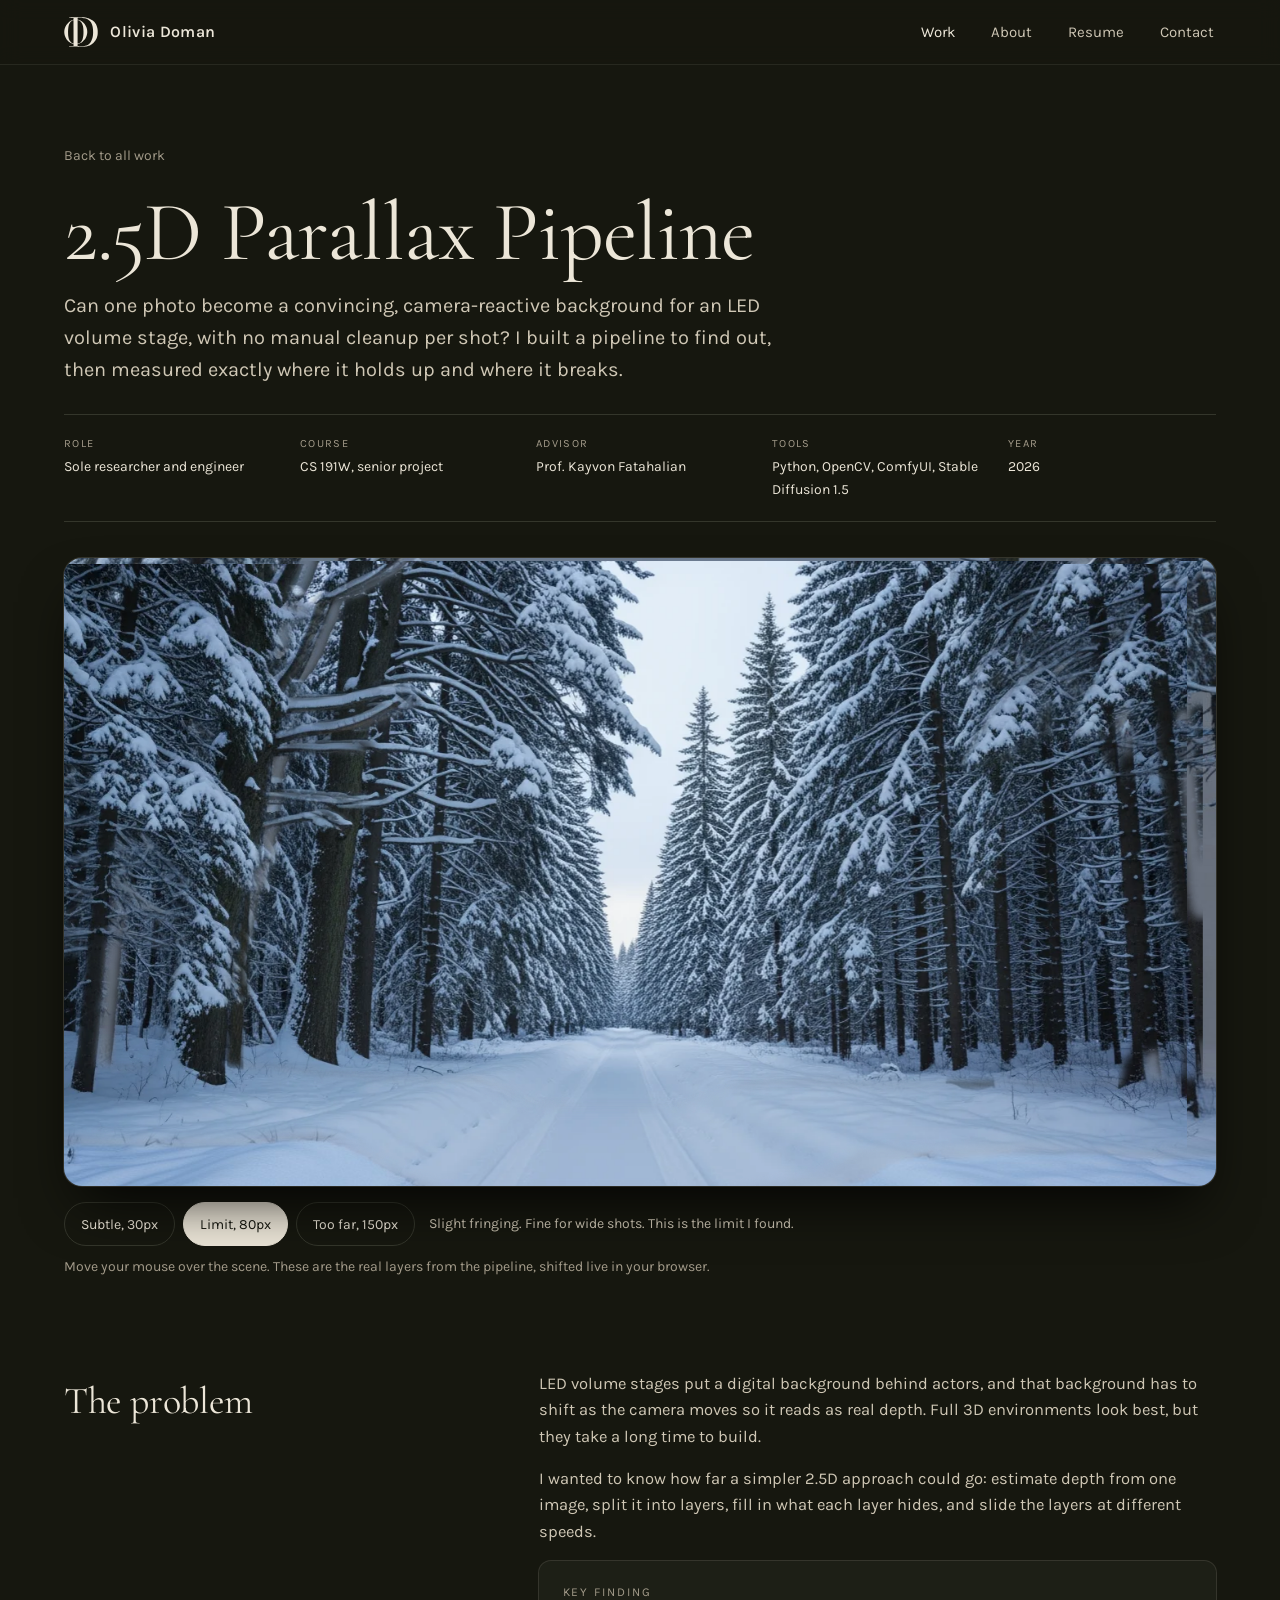
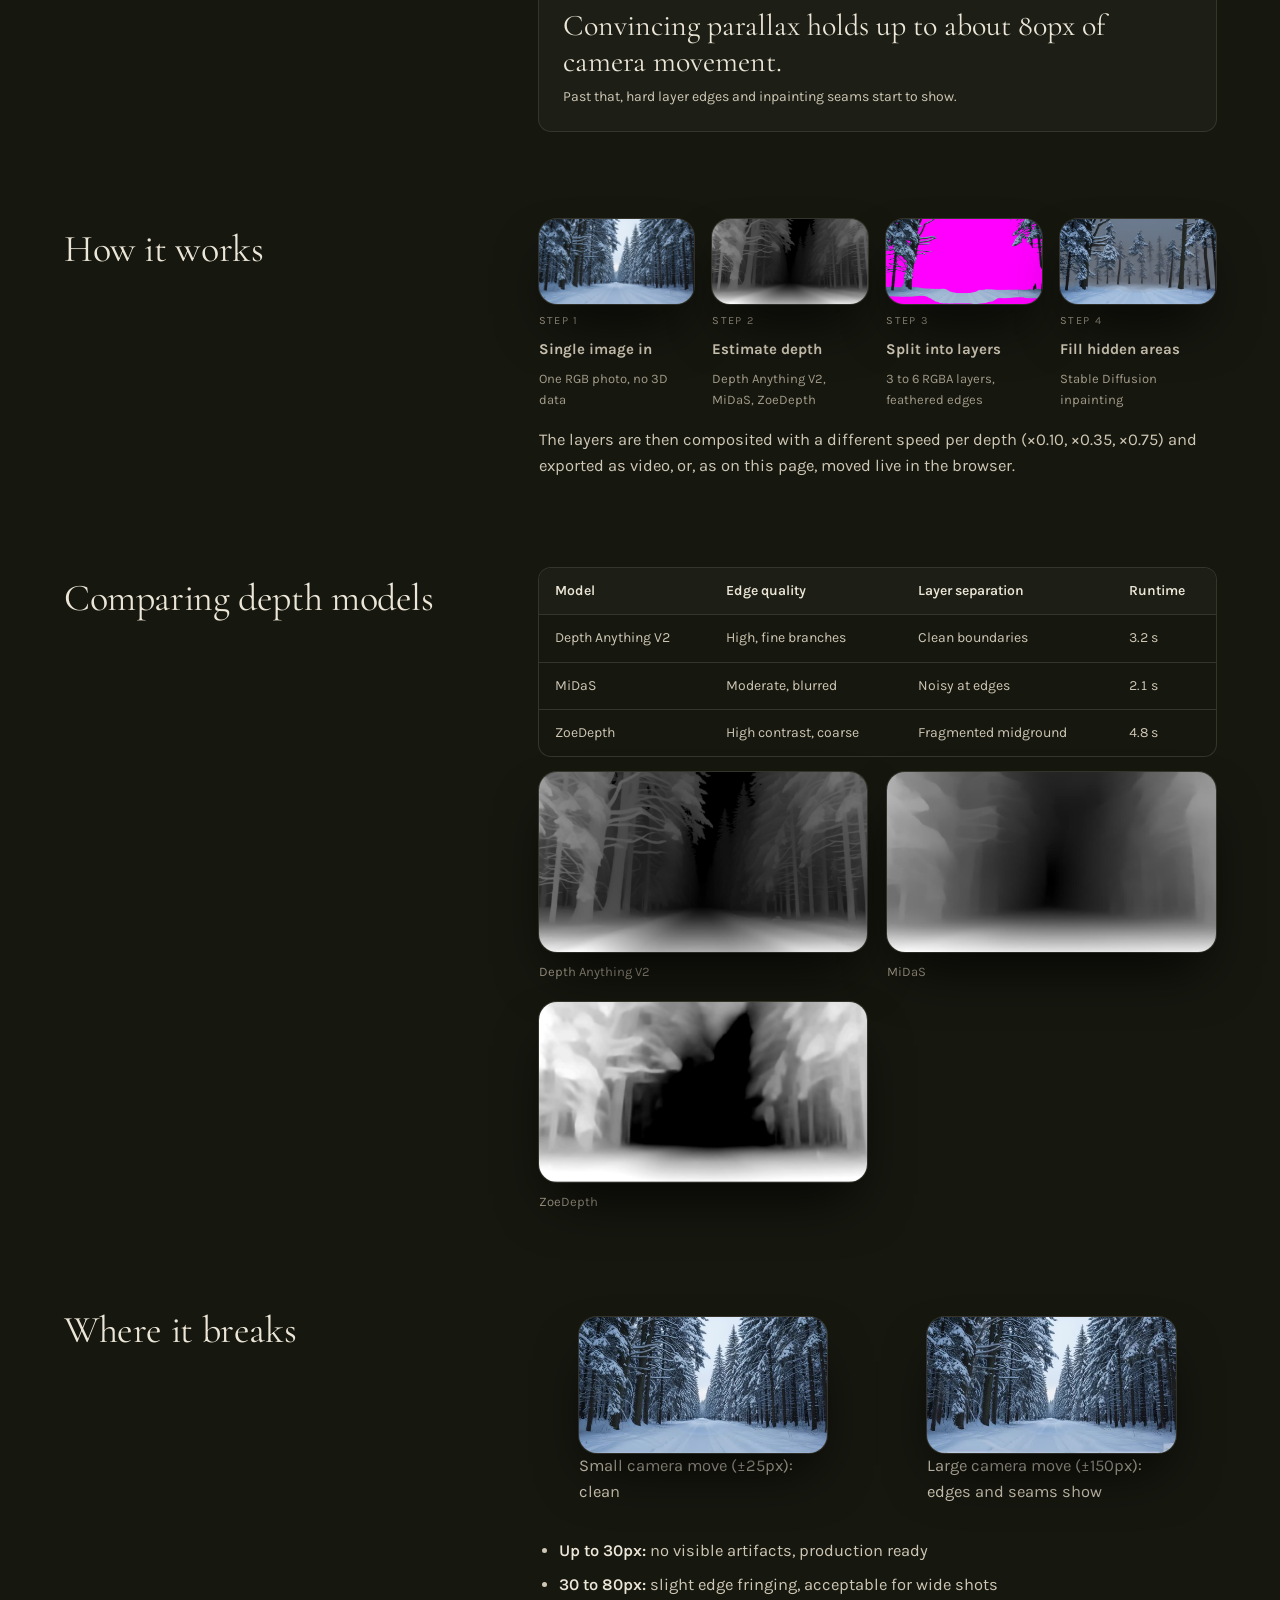
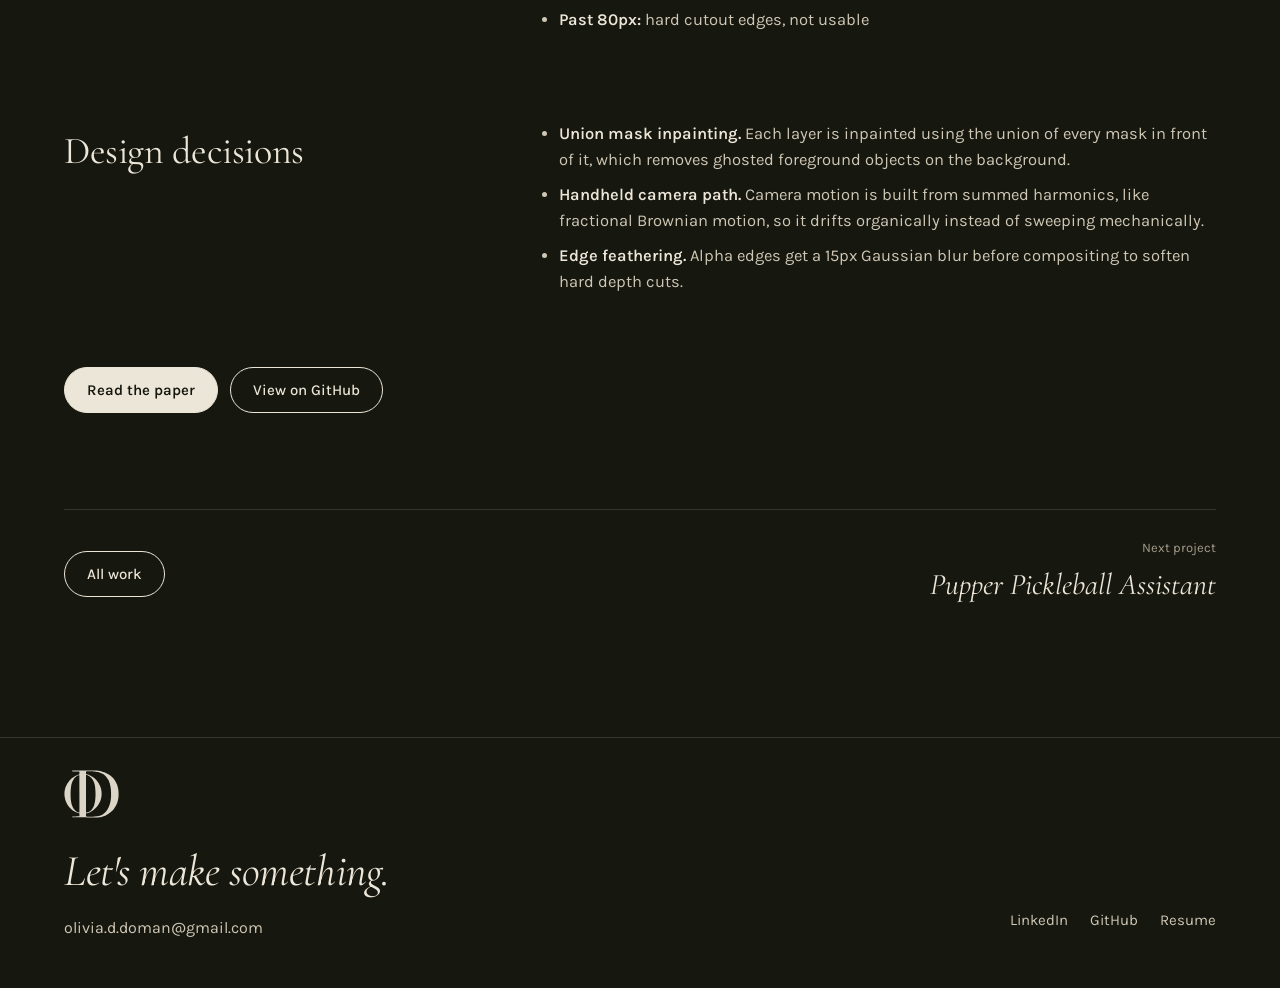
==== work/parallax.html @ 208f877b "Launch portfolio site" ====
<!doctype html>
<html lang="en">
<head>
<meta charset="utf-8">
<meta name="viewport" content="width=device-width, initial-scale=1, viewport-fit=cover">
<title>2.5D Parallax Pipeline · Olivia Doman</title>
<meta name="description" content="Turning a single image into a moving, layered background for LED volume stages">
<meta property="og:title" content="2.5D Parallax Pipeline · Olivia Doman">
<meta property="og:description" content="Turning a single image into a moving, layered background for LED volume stages">
<meta property="og:image" content="../assets/img/parallax-poster.jpg">
<link rel="icon" type="image/svg+xml" href="../assets/img/favicon.svg">
<link rel="icon" type="image/png" sizes="32x32" href="../assets/img/favicon-32.png">
<link rel="apple-touch-icon" href="../assets/img/apple-touch-icon.png">
<meta name="theme-color" content="#16170f">
<link rel="preconnect" href="https://fonts.googleapis.com">
<link rel="preconnect" href="https://fonts.gstatic.com" crossorigin>
<link rel="stylesheet" href="https://fonts.googleapis.com/css2?family=Cormorant+Garamond:ital,wght@0,400;0,500;1,400&family=Karla:wght@400;500;600;700&display=swap">
<link rel="stylesheet" href="../assets/css/site.css">
</head>
<body>
<header class="nav"><div class="wrap nav-inner">
<a class="brand" href="../"><img src="../assets/img/logo-cream.svg" alt="" width="34" height="30">Olivia Doman</a>
<nav class="nav-links" aria-label="Main"><a href="../#work" aria-current="page">Work</a><a href="../#about">About</a><a href="../assets/Olivia_Doman_Resume.pdf">Resume</a><a href="../#contact">Contact</a></nav>
</div></header>

<main class="wrap"><div class="p-head"><a class="back" href="../#work">Back to all work</a><h1>2.5D Parallax Pipeline</h1><p class="p-summary">Can one photo become a convincing, camera-reactive background for an LED volume stage, with no manual cleanup per shot? I built a pipeline to find out, then measured exactly where it holds up and where it breaks.</p></div>
<div class="p-meta"><div><span>Role</span><span>Sole researcher and engineer</span></div><div><span>Course</span><span>CS 191W, senior project</span></div><div><span>Advisor</span><span>Prof. Kayvon Fatahalian</span></div><div><span>Tools</span><span>Python, OpenCV, ComfyUI, Stable Diffusion 1.5</span></div><div><span>Year</span><span>2026</span></div></div>
<div class="px-stage" id="px-main" data-parallax data-range="80" role="img" aria-label="Snowy forest built from three depth layers that shift with the mouse"><div class="layer" data-f="0.10" style="background-image:url('../assets/parallax/bg.jpg')"></div><div class="layer" data-f="0.35" style="background-image:url('../assets/parallax/layer0.webp')"></div><div class="layer" data-f="0.75" style="background-image:url('../assets/parallax/layer1.webp')"></div></div><div class="px-controls" data-px-for="px-main"><button type="button" data-range="30" aria-pressed="false" data-verdict="No visible artifacts. Production ready.">Subtle, 30px</button><button type="button" data-range="80" aria-pressed="true" data-verdict="Slight fringing. Fine for wide shots. This is the limit I found.">Limit, 80px</button><button type="button" data-range="150" aria-pressed="false" data-verdict="Cutout edges show. Watch the near trees.">Too far, 150px</button><span class="px-verdict">Slight fringing. Fine for wide shots. This is the limit I found.</span></div><p class="muted" style="margin-top:10px;font-size:14px">Move your mouse over the scene. These are the real layers from the pipeline, shifted live in your browser.</p>
<div style="display:flex;flex-direction:column;gap:10px;margin-top:20px"></div>
<div class="p-body"><section class="p-section"><h2>The problem</h2><div class="prose"><p>LED volume stages put a digital background behind actors, and that background has to shift as the camera moves so it reads as real depth. Full 3D environments look best, but they take a long time to build.</p><p>I wanted to know how far a simpler 2.5D approach could go: estimate depth from one image, split it into layers, fill in what each layer hides, and slide the layers at different speeds.</p><div class="callout"><span class="eyebrow">Key finding</span><span class="big">Convincing parallax holds up to about 80px of camera movement.</span><span class="soft" style="font-size:14px">Past that, hard layer edges and inpainting seams start to show.</span></div></div></section><section class="p-section"><h2>How it works</h2><div class="prose" style="max-width:none"><div class="steps"><figure><div class="frame ratio-wide "><img src="../assets/img/px-original.jpg" alt="Original single image" loading="lazy"></div><span class="n">STEP 1</span><b>Single image in</b><figcaption>One RGB photo, no 3D data</figcaption></figure><figure><div class="frame ratio-wide "><img src="../assets/img/px-depth-anything.jpg" alt="Depth map from Depth Anything V2" loading="lazy"></div><span class="n">STEP 2</span><b>Estimate depth</b><figcaption>Depth Anything V2, MiDaS, ZoeDepth</figcaption></figure><figure><div class="frame ratio-wide "><img src="../assets/img/px-layer1.jpg" alt="Near tree layer cut out on magenta" loading="lazy"></div><span class="n">STEP 3</span><b>Split into layers</b><figcaption>3 to 6 RGBA layers, feathered edges</figcaption></figure><figure><div class="frame ratio-wide "><img src="../assets/img/px-inpaint.jpg" alt="Background with foreground inpainted away" loading="lazy"></div><span class="n">STEP 4</span><b>Fill hidden areas</b><figcaption>Stable Diffusion inpainting</figcaption></figure></div><p>The layers are then composited with a different speed per depth (×0.10, ×0.35, ×0.75) and exported as video, or, as on this page, moved live in the browser.</p></div></section><section class="p-section"><h2>Comparing depth models</h2><div class="prose"><div class="table-wrap"><table><thead><tr><th>Model</th><th>Edge quality</th><th>Layer separation</th><th>Runtime</th></tr></thead><tbody><tr><td>Depth Anything V2</td><td>High, fine branches</td><td>Clean boundaries</td><td>3.2 s</td></tr><tr><td>MiDaS</td><td>Moderate, blurred</td><td>Noisy at edges</td><td>2.1 s</td></tr><tr><td>ZoeDepth</td><td>High contrast, coarse</td><td>Fragmented midground</td><td>4.8 s</td></tr></tbody></table></div><div class="gallery"><figure><div class="frame ratio-wide "><img src="../assets/img/px-depth-anything.jpg" alt="Depth Anything V2" loading="lazy"></div><figcaption>Depth Anything V2</figcaption></figure><figure><div class="frame ratio-wide "><img src="../assets/img/px-depth-midas.jpg" alt="MiDaS" loading="lazy"></div><figcaption>MiDaS</figcaption></figure><figure><div class="frame ratio-wide "><img src="../assets/img/px-depth-zoe.jpg" alt="ZoeDepth" loading="lazy"></div><figcaption>ZoeDepth</figcaption></figure></div></div></section><section class="p-section"><h2>Where it breaks</h2><div class="prose"><div class="compare"><figure><div class="frame ratio-wide "><video data-loop muted loop playsinline preload="none" poster="../assets/img/threshold-small-poster.jpg" aria-label="Silent loop"><source src="../assets/video/threshold-small.mp4" type="video/mp4"></video></div><figcaption>Small camera move (±25px): clean</figcaption></figure><figure><div class="frame ratio-wide "><video data-loop muted loop playsinline preload="none" poster="../assets/img/threshold-large-poster.jpg" aria-label="Silent loop"><source src="../assets/video/threshold-large.mp4" type="video/mp4"></video></div><figcaption>Large camera move (±150px): edges and seams show</figcaption></figure></div><ul><li><strong>Up to 30px:</strong> no visible artifacts, production ready</li><li><strong>30 to 80px:</strong> slight edge fringing, acceptable for wide shots</li><li><strong>Past 80px:</strong> hard cutout edges, not usable</li></ul></div></section><section class="p-section"><h2>Design decisions</h2><div class="prose"><ul><li><strong>Union mask inpainting.</strong> Each layer is inpainted using the union of every mask in front of it, which removes ghosted foreground objects on the background.</li><li><strong>Handheld camera path.</strong> Camera motion is built from summed harmonics, like fractional Brownian motion, so it drifts organically instead of sweeping mechanically.</li><li><strong>Edge feathering.</strong> Alpha edges get a 15px Gaussian blur before compositing to soften hard depth cuts.</li></ul></div></section></div>
<div style="margin-top:clamp(48px,6vw,72px)"><div class="btn-row"><a class="btn solid" href="https://github.com/oliviadoman/2.5D_Parallax_Pipeline-Senior_Project-/blob/main/paper/CS191W_Paper_Doman.pdf">Read the paper</a><a class="btn" href="https://github.com/oliviadoman/2.5D_Parallax_Pipeline-Senior_Project-">View on GitHub</a></div></div>
<nav class="next" aria-label="More projects"><a class="btn" href="../#work">All work</a><a class="next-link" href="pupper.html"><span class="muted" style="font-size:13px">Next project</span><span class="next-title">Pupper Pickleball Assistant</span></a></nav>
</main>
<footer class="footer" id="contact"><div class="wrap footer-inner">
<div style="display:flex;flex-direction:column;gap:8px"><img class="footer-logo" src="../assets/img/logo-cream.svg" alt="Olivia Doman monogram" width="54" height="48"><h2>Let's make something.</h2><span class="email">olivia.d.doman@gmail.com</span></div>
<div class="footer-links"><a href="https://www.linkedin.com/in/oliviadoman/">LinkedIn</a><a href="https://github.com/oliviadoman">GitHub</a><a href="../assets/Olivia_Doman_Resume.pdf">Resume</a></div>
</div></footer>
<script src="../assets/js/site.js"></script>
</body>
</html>
---- assets/css/site.css ----
/* oliviadoman.com
   Layout: a dark, quiet frame so the work carries the color. One centered column (max 1200px),
   a cream "yarn" thread that loops through the home page, rounded media with a hairline edge. */
:root {
  color-scheme: dark;
  --bg: #16170f;
  --bg-raised: #1d1f16;
  --panel: #23251b;
  --line: #34362b;
  --fg: #ece6d8;
  --soft: #cfc7b5;
  --muted: #a39b8a;
  --thread: #ece6d8;
  --note-need: #f0c3b6;
  --note-q: #c4dbe6;
  --note-ink: #231f1a;
  --radius: 18px;
  --radius-sm: 12px;
  --edge: 0 0 0 1px rgba(236, 230, 216, 0.14);
  --lift: 0 28px 56px -16px rgba(0, 0, 0, 0.85);
  --lift-hover: 0 40px 70px -14px rgba(0, 0, 0, 0.95);
  --font-display: 'Cormorant Garamond', 'Iowan Old Style', 'Palatino Linotype', Georgia, serif;
  --font-body: 'Karla', 'Avenir Next', 'Segoe UI', system-ui, sans-serif;
  --gutter: clamp(16px, 5vw, 72px);
  --max: 1200px;
}
*, *::before, *::after { box-sizing: border-box; }
html { background: var(--bg); scroll-behavior: smooth; }
body {
  margin: 0; background: var(--bg); color: var(--fg);
  font-family: var(--font-body); font-size: 16px; line-height: 1.6;
  -webkit-font-smoothing: antialiased;
}
img, video { max-width: 100%; display: block; }
a { color: inherit; text-decoration: none; }
a:hover { color: #ffffff; }
:focus-visible { outline: 2px solid var(--fg); outline-offset: 3px; border-radius: 6px; }
h1, h2, h3 { font-family: var(--font-display); font-weight: 400; letter-spacing: -0.01em; text-wrap: balance; margin: 0; }
p { margin: 0; }
.wrap { width: 100%; max-width: calc(var(--max) + 2 * var(--gutter)); margin: 0 auto; padding-inline: var(--gutter); }
.eyebrow { font-size: 12px; letter-spacing: 0.16em; text-transform: uppercase; color: var(--muted); }
.muted { color: var(--muted); }
.soft { color: var(--soft); }

/* ---------- Nav ---------- */
.nav {
  position: sticky; top: env(safe-area-inset-top, 0px); z-index: 20;
  background: rgba(22, 23, 15, 0.82); backdrop-filter: blur(10px); -webkit-backdrop-filter: blur(10px);
  border-bottom: 1px solid rgba(52, 54, 43, 0.6);
}
.nav-inner { display: flex; justify-content: space-between; align-items: center; gap: 16px; min-height: 64px; flex-wrap: wrap; }
.brand { font-weight: 600; letter-spacing: 0.02em; }
.nav-links { display: flex; gap: clamp(14px, 3vw, 32px); flex-wrap: wrap; font-size: 15px; }
.nav-links a { padding: 10px 2px; color: var(--soft); }
.nav-links a:hover, .nav-links a[aria-current="page"] { color: var(--fg); }

/* ---------- Buttons ---------- */
.btn {
  display: inline-flex; align-items: center; gap: 8px; min-height: 46px; padding: 0 22px;
  border-radius: 999px; border: 1px solid var(--fg); font-size: 15px; font-weight: 500; color: var(--fg);
  transition: background .2s ease, color .2s ease;
}
.btn:hover { background: rgba(236, 230, 216, 0.08); color: var(--fg); }
.btn.solid { background: var(--fg); color: var(--bg); font-weight: 600; }
.btn.solid:hover { background: #ffffff; color: var(--bg); }
.btn-row { display: flex; flex-wrap: wrap; gap: 12px; }

/* ---------- Media frame ---------- */
.frame {
  position: relative; border-radius: var(--radius); overflow: hidden; background: var(--panel);
  box-shadow: var(--edge), var(--lift); max-width: 100%;
}
.frame img, .frame video { width: 100%; height: 100%; object-fit: cover; }
.frame.contain img, .frame.contain video { object-fit: contain; background: #0f100b; }
.ratio-16x9 { aspect-ratio: 16 / 9; }
.ratio-wide { aspect-ratio: 1408 / 768; }
.ratio-square { aspect-ratio: 1 / 1; }
.ratio-4x3 { aspect-ratio: 4 / 3; }
.placeholder {
  display: flex; flex-direction: column; align-items: center; justify-content: center; gap: 6px;
  text-align: center; padding: 24px; background: var(--panel);
  border: 1.5px dashed rgba(236, 230, 216, 0.28); box-shadow: var(--lift);
}
.placeholder strong { font-size: 15px; }
.placeholder span { font-size: 13px; color: var(--muted); max-width: 34ch; }
.watermark-flag {
  position: absolute; left: 12px; top: 12px; font-size: 11px; letter-spacing: 0.06em; padding: 4px 10px;
  border-radius: 999px; background: rgba(22, 23, 15, 0.8); color: var(--note-need);
}

/* ---------- Hero ---------- */
.hero { position: relative; height: clamp(520px, 78vh, 800px); overflow: hidden; background: #0d0e09; touch-action: pan-y; }
.hero .scene { position: absolute; inset: 0; }
.hero .layer { position: absolute; inset: 0; background-size: cover; background-position: center; will-change: transform; }
.hero::after {
  content: ""; position: absolute; inset: 0; pointer-events: none;
  background: linear-gradient(180deg, rgba(22,23,15,0.55) 0%, rgba(22,23,15,0) 28%, rgba(22,23,15,0.15) 58%, var(--bg) 100%);
}
.hero-copy { position: absolute; left: 0; right: 0; bottom: clamp(28px, 6vh, 64px); z-index: 2; }
.hero-copy .inner { display: flex; flex-direction: column; gap: 16px; max-width: 760px; }
.hero h1 { font-size: clamp(56px, 10vw, 112px); line-height: 0.92; }
.hero .lede { font-size: clamp(16px, 1.6vw, 19px); color: var(--soft); max-width: 52ch; }
.hero-tag {
  position: absolute; right: var(--gutter); bottom: clamp(28px, 6vh, 64px); z-index: 2;
  font-size: 12px; color: var(--soft); background: rgba(22, 23, 15, 0.6); padding: 6px 12px; border-radius: 999px;
}

/* ---------- Sections ---------- */
main { position: relative; }
.section { padding-block: clamp(72px, 10vw, 128px) 0; position: relative; z-index: 1; }
.section-head { display: flex; justify-content: space-between; align-items: baseline; gap: 16px; flex-wrap: wrap; margin-bottom: 32px; }
.section-head h2 { font-size: clamp(36px, 5vw, 52px); font-style: italic; }

/* ---------- Thread ---------- */
.thread-layer { position: absolute; left: 0; top: 0; width: 100%; height: 100%; pointer-events: none; z-index: 0; overflow: visible; }

/* ---------- Project cards ---------- */
.lead-card, .card { display: flex; flex-direction: column; gap: 14px; color: var(--fg); }
.lead-card .frame, .card .frame { transition: transform .35s ease, box-shadow .35s ease; }
.lead-card:hover .frame, .card:hover .frame { transform: translateY(-4px); box-shadow: var(--edge), var(--lift-hover); }
.card-title { font-family: var(--font-display); font-size: clamp(26px, 3vw, 34px); line-height: 1.1; }
.card-line { color: var(--soft); font-size: 15px; }
.card-tags { color: var(--muted); font-size: 13px; }
.lead-meta { display: flex; justify-content: space-between; align-items: flex-end; gap: 24px; flex-wrap: wrap; }
.lead-meta > div { display: flex; flex-direction: column; gap: 4px; min-width: 0; }
.grid-2 { display: grid; grid-template-columns: repeat(2, minmax(0, 1fr)); column-gap: clamp(20px, 3vw, 36px); row-gap: clamp(44px, 6vw, 72px); margin-top: clamp(44px, 6vw, 72px); }
.grid-4 { display: grid; grid-template-columns: repeat(4, minmax(0, 1fr)); gap: 24px; }
.mini { display: flex; flex-direction: column; gap: 8px; }
.mini .frame { border-radius: var(--radius-sm); }
.mini-title { font-weight: 600; }
.mini-tags { font-size: 13px; color: var(--muted); }

/* ---------- Experience ---------- */
.xp { display: grid; grid-template-columns: repeat(3, minmax(0, 1fr)); gap: 32px; border-top: 1px solid var(--line); padding-top: 28px; }
.xp-item { display: flex; flex-direction: column; gap: 8px; min-width: 0; }
.xp-item h3 { font-family: var(--font-body); font-size: 19px; font-weight: 600; letter-spacing: 0; }
.xp-role { color: var(--soft); font-size: 15px; }
.xp-date { color: var(--muted); font-size: 13px; font-variant-numeric: tabular-nums; }
.xp-item ul { margin: 6px 0 0; padding-left: 18px; color: var(--soft); font-size: 14px; display: flex; flex-direction: column; gap: 6px; }

/* ---------- About ---------- */
.about { display: grid; grid-template-columns: minmax(0, 240px) minmax(0, 1fr); gap: clamp(28px, 5vw, 64px); align-items: start; }
.portrait { border-radius: 120px 120px var(--radius) var(--radius); overflow: hidden; box-shadow: var(--edge), var(--lift); aspect-ratio: 4 / 5; max-width: 100%; }
.portrait img { width: 100%; height: 100%; object-fit: cover; object-position: center 25%; }
.about-copy { display: flex; flex-direction: column; gap: 18px; max-width: 64ch; }
.about-copy p { color: var(--soft); font-size: 17px; }
.tags { display: flex; flex-wrap: wrap; gap: 8px; }
.tag { font-size: 13px; padding: 6px 12px; border: 1px solid var(--line); border-radius: 999px; color: var(--soft); }

/* ---------- Footer ---------- */
.footer { margin-top: clamp(80px, 10vw, 128px); border-top: 1px solid var(--line); padding-block: 32px 48px; position: relative; z-index: 1; }
.footer-inner { display: flex; justify-content: space-between; align-items: flex-end; gap: 24px; flex-wrap: wrap; }
.footer h2 { font-size: clamp(32px, 4vw, 44px); font-style: italic; }
.footer-links { display: flex; gap: 22px; flex-wrap: wrap; font-size: 15px; }
.footer-links a { padding: 8px 0; color: var(--soft); }
.email { user-select: all; color: var(--soft); }

/* ---------- Project page ---------- */
.p-head { padding-block: clamp(40px, 6vw, 72px) 28px; display: flex; flex-direction: column; gap: 16px; }
.p-head h1 { font-size: clamp(48px, 7vw, 84px); line-height: 0.98; }
.p-summary { font-size: clamp(17px, 1.8vw, 20px); color: var(--soft); max-width: 60ch; }
.back { font-size: 14px; color: var(--muted); padding: 8px 0; align-self: flex-start; }
.p-meta { display: grid; grid-template-columns: repeat(auto-fit, minmax(160px, 1fr)); gap: 20px 28px; border-block: 1px solid var(--line); padding-block: 20px; margin-bottom: 36px; }
.p-meta div { display: flex; flex-direction: column; gap: 4px; font-size: 14px; min-width: 0; }
.p-meta span:first-child { font-size: 11px; letter-spacing: 0.12em; text-transform: uppercase; color: var(--muted); }
.p-body { display: flex; flex-direction: column; gap: clamp(56px, 7vw, 88px); padding-top: clamp(48px, 6vw, 72px); }
.p-section { display: grid; grid-template-columns: minmax(0, 1fr) minmax(0, 1.6fr); gap: clamp(24px, 4vw, 56px); align-items: start; }
.p-section h2 { font-size: clamp(30px, 3.4vw, 38px); }
.prose { display: flex; flex-direction: column; gap: 16px; color: var(--soft); font-size: 16.5px; max-width: 68ch; min-width: 0; }
.prose ul { margin: 0; padding-left: 20px; display: flex; flex-direction: column; gap: 8px; }
.prose strong { color: var(--fg); font-weight: 600; }
.callout { background: var(--bg-raised); border-radius: var(--radius-sm); padding: 22px 24px; display: flex; flex-direction: column; gap: 6px; box-shadow: var(--edge); }
.callout .big { font-family: var(--font-display); font-size: clamp(24px, 2.6vw, 30px); line-height: 1.2; color: var(--fg); }
.gallery { display: grid; gap: 20px; grid-template-columns: repeat(auto-fit, minmax(min(100%, 220px), 1fr)); }
.gallery figure { margin: 0; display: flex; flex-direction: column; gap: 10px; min-width: 0; }
.gallery figcaption { font-size: 13px; color: var(--muted); }
.steps { display: grid; grid-template-columns: repeat(4, minmax(0, 1fr)); gap: 18px; }
.steps figure { margin: 0; display: flex; flex-direction: column; gap: 8px; min-width: 0; }
.steps .n { font-size: 11px; letter-spacing: 0.12em; color: var(--muted); }
.steps b { font-size: 15px; }
.steps figcaption { font-size: 13px; color: var(--muted); }
.table-wrap { overflow-x: auto; border-radius: var(--radius-sm); box-shadow: var(--edge); }
table { width: 100%; border-collapse: collapse; font-size: 14px; min-width: 520px; }
th, td { text-align: left; padding: 12px 16px; border-bottom: 1px solid var(--line); }
th { font-weight: 600; color: var(--fg); background: var(--bg-raised); }
td { color: var(--soft); font-variant-numeric: tabular-nums; }
tr:last-child td { border-bottom: none; }
.compare { display: grid; grid-template-columns: repeat(2, minmax(0, 1fr)); gap: 20px; }
.next { display: flex; justify-content: space-between; align-items: center; gap: 20px; flex-wrap: wrap; border-top: 1px solid var(--line); padding-top: 28px; margin-top: clamp(64px, 8vw, 96px); }
.next a.next-link { display: flex; flex-direction: column; gap: 2px; text-align: right; }
.next .next-title { font-family: var(--font-display); font-size: 30px; font-style: italic; }

/* ---------- Mini parallax (project page) ---------- */
.px-stage { position: relative; border-radius: var(--radius); overflow: hidden; box-shadow: var(--edge), var(--lift); aspect-ratio: 1408 / 768; background: #0d0e09; touch-action: pan-y; cursor: crosshair; max-width: 100%; }
.px-stage .layer { position: absolute; inset: 0; background-size: cover; background-position: center; will-change: transform; }
.px-controls { display: flex; flex-wrap: wrap; gap: 8px; margin-top: 16px; align-items: center; }
.px-controls button {
  font-family: var(--font-body); font-size: 14px; color: var(--fg); background: transparent; cursor: pointer;
  border: 1px solid var(--line); border-radius: 999px; padding: 0 16px; min-height: 44px;
}
.px-controls button[aria-pressed="true"] { background: var(--fg); color: var(--bg); border-color: var(--fg); }
.px-verdict { font-size: 14px; color: var(--soft); margin-left: 6px; }

/* ---------- Draft notes ---------- */
.note {
  display: none; position: relative; z-index: 5;
  background: var(--note-need); color: var(--note-ink);
  border-radius: 10px; padding: 12px 14px 12px 16px; font-size: 13.5px; line-height: 1.45;
  box-shadow: 0 10px 24px -10px rgba(0, 0, 0, 0.7); max-width: 560px;
}
.note.q { background: var(--note-q); }
.note b { display: block; font-size: 10.5px; letter-spacing: 0.14em; text-transform: uppercase; margin-bottom: 3px; }
.note a { text-decoration: underline; color: var(--note-ink); }
body.show-notes .note { display: block; }
.note-float { position: absolute; z-index: 6; }
.notes-toggle {
  position: fixed; right: 16px; bottom: calc(16px + env(safe-area-inset-bottom, 0px)); z-index: 30;
  font-family: var(--font-body); font-size: 14px; font-weight: 600; cursor: pointer;
  background: var(--note-need); color: var(--note-ink); border: none; border-radius: 999px;
  min-height: 46px; padding: 0 18px; box-shadow: 0 12px 28px -10px rgba(0,0,0,0.8);
  display: inline-flex; align-items: center; gap: 10px;
}
.notes-toggle .count { background: var(--note-ink); color: var(--note-need); border-radius: 999px; padding: 1px 8px; font-size: 12px; font-variant-numeric: tabular-nums; }
.draft-banner {
  background: var(--note-q); color: var(--note-ink); font-size: 13.5px; text-align: center; padding: 8px 16px;
}
.draft-banner a { text-decoration: underline; color: var(--note-ink); font-weight: 600; }
body:not(.show-notes) .draft-banner { display: none; }

/* ---------- Notes page ---------- */
.notes-list { display: flex; flex-direction: column; gap: 40px; }
.notes-group h2 { font-size: 34px; margin-bottom: 14px; }
.notes-group ul { list-style: none; margin: 0; padding: 0; display: flex; flex-direction: column; gap: 10px; }
.notes-group li { display: grid; grid-template-columns: 96px minmax(0, 1fr); gap: 14px; align-items: baseline; padding: 12px 16px; background: var(--bg-raised); border-radius: 10px; font-size: 15px; color: var(--soft); }
.kind { font-size: 10.5px; letter-spacing: 0.14em; text-transform: uppercase; font-weight: 700; padding: 3px 8px; border-radius: 999px; color: var(--note-ink); text-align: center; }
.kind.need { background: var(--note-need); }
.kind.q { background: var(--note-q); }
.notes-group li a { text-decoration: underline; color: var(--fg); }

/* ---------- Responsive ---------- */
@media (max-width: 860px) {
  .grid-2 { grid-template-columns: minmax(0, 1fr); }
  .grid-4 { grid-template-columns: repeat(2, minmax(0, 1fr)); }
  .xp { grid-template-columns: minmax(0, 1fr); }
  .about { grid-template-columns: minmax(0, 1fr); }
  .portrait { max-width: 220px; }
  .p-section { grid-template-columns: minmax(0, 1fr); }
  .steps { grid-template-columns: repeat(2, minmax(0, 1fr)); }
  .compare { grid-template-columns: minmax(0, 1fr); }
  .hero-tag { display: none; }
  .notes-group li { grid-template-columns: minmax(0, 1fr); gap: 6px; }
  .kind { justify-self: start; }
}
@media (prefers-reduced-motion: reduce) {
  html { scroll-behavior: auto; }
  .lead-card .frame, .card .frame { transition: none; }
}
.p-section .prose:has(.compare), .p-section .prose:has(.steps) { max-width: none; }

/* ---------- Monogram ---------- */
.brand { display: inline-flex; align-items: center; gap: 12px; padding-block: 6px; }
.brand img { height: 30px; width: auto; }
.footer-logo { height: 48px; width: auto; margin-bottom: 10px; opacity: 0.92; }
.frame.paper { background: #fbfaf6; }
.frame.paper img { object-fit: contain; padding: 10px; }
.p-section.wide { grid-template-columns: minmax(0, 1fr); }
.p-section.wide .compare { max-width: 980px; }
.footer-logo { align-self: flex-start; }
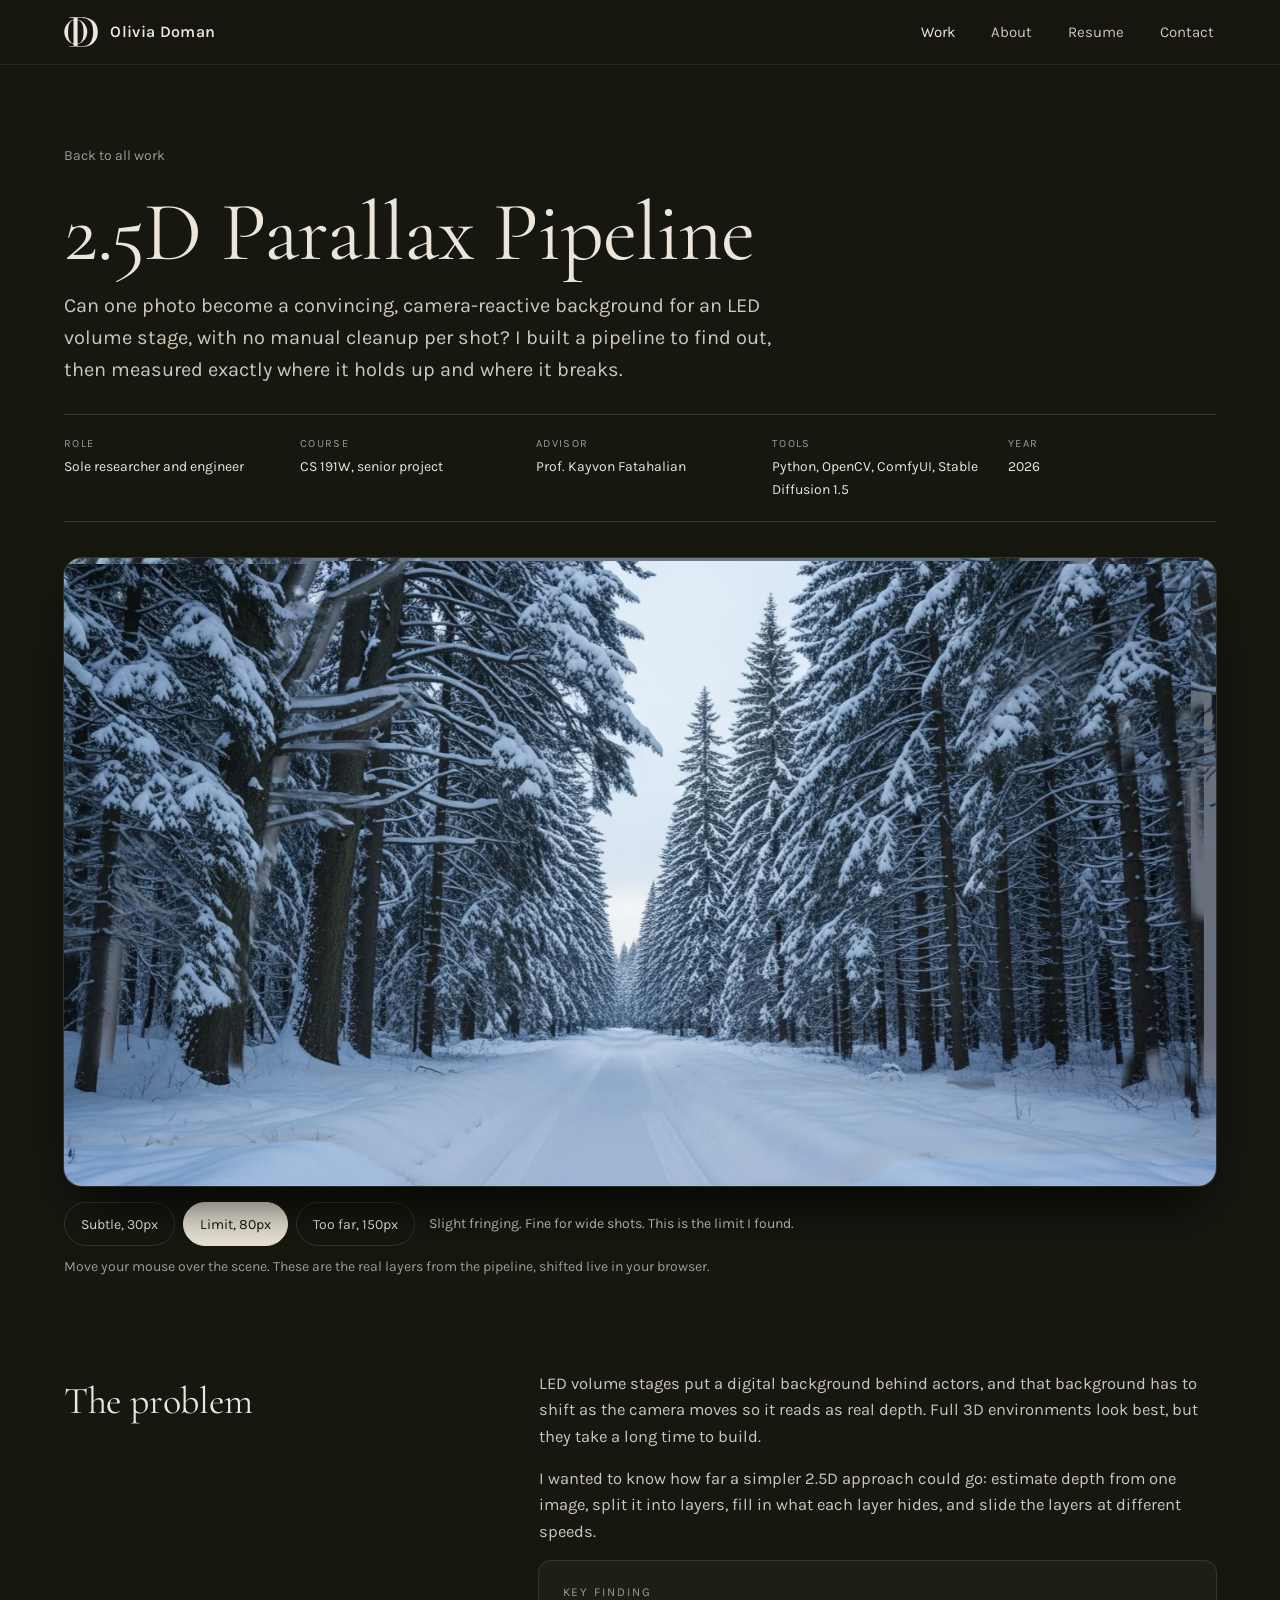
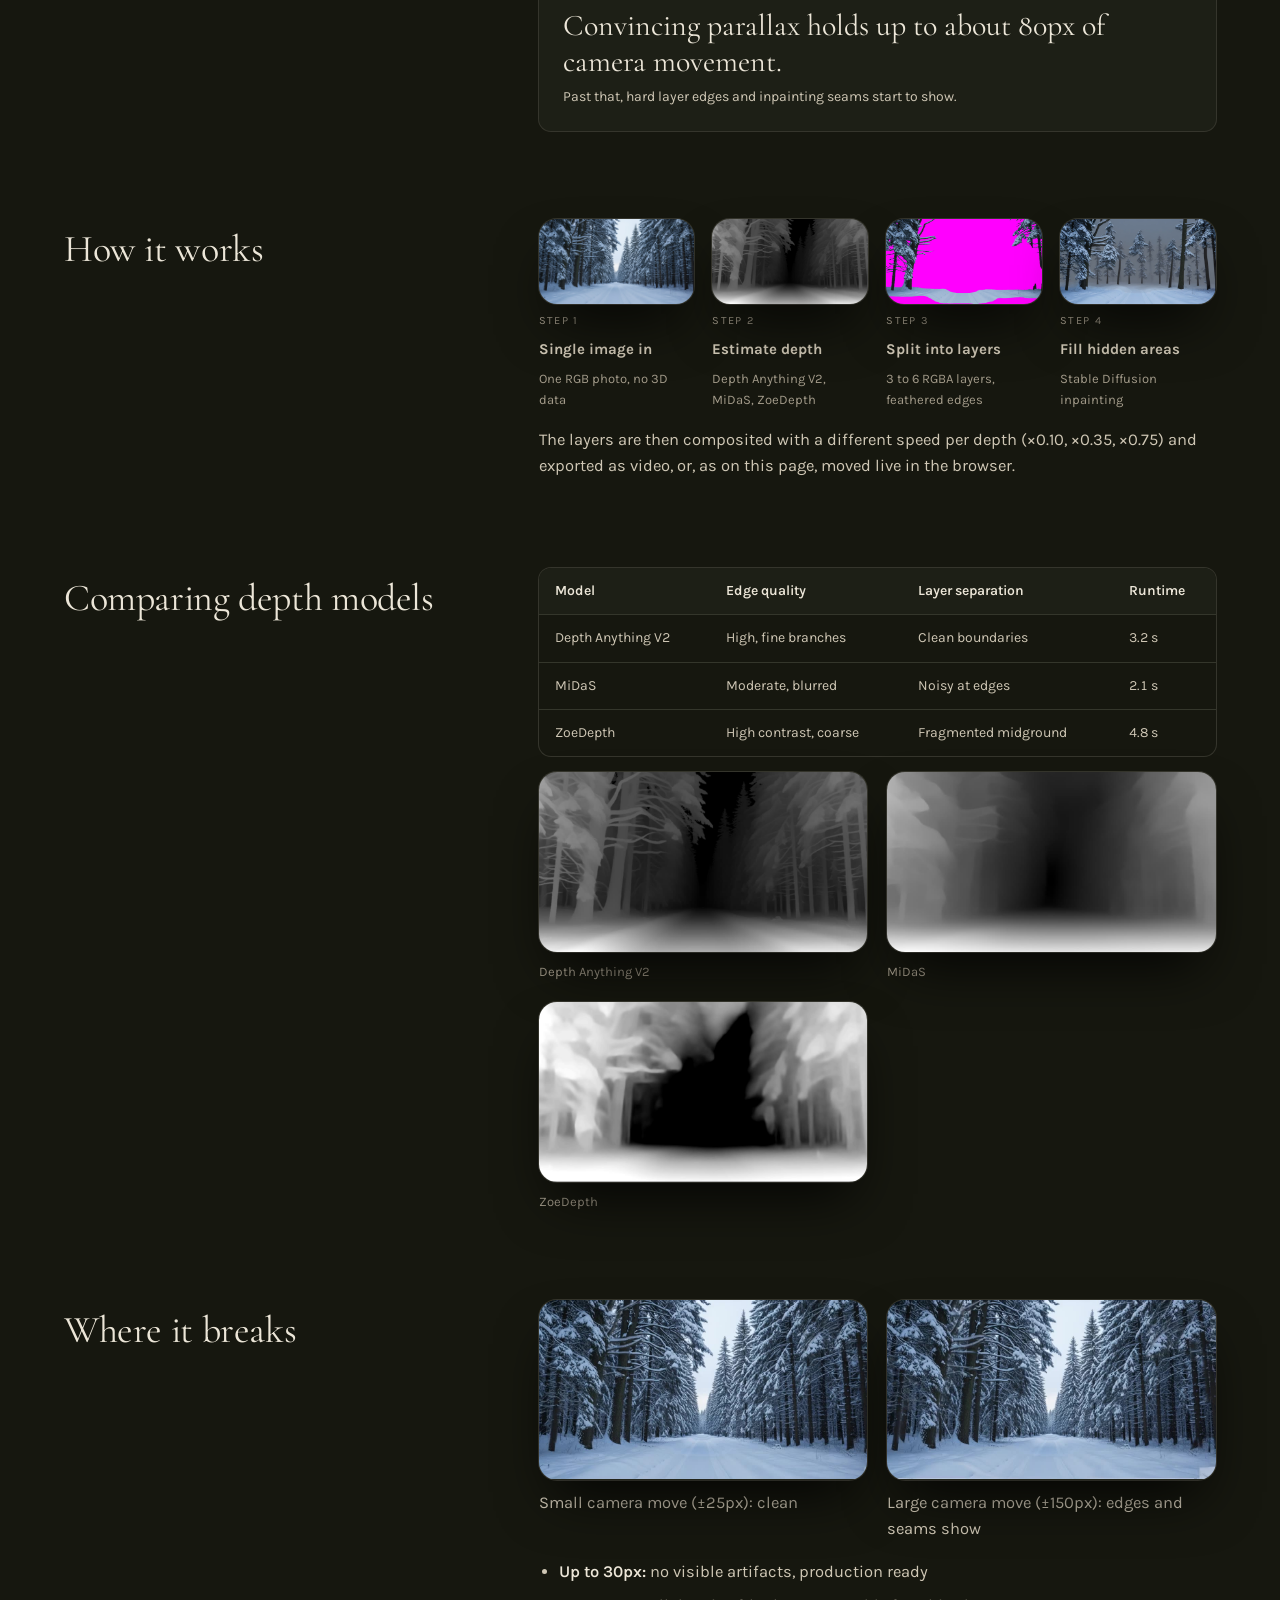
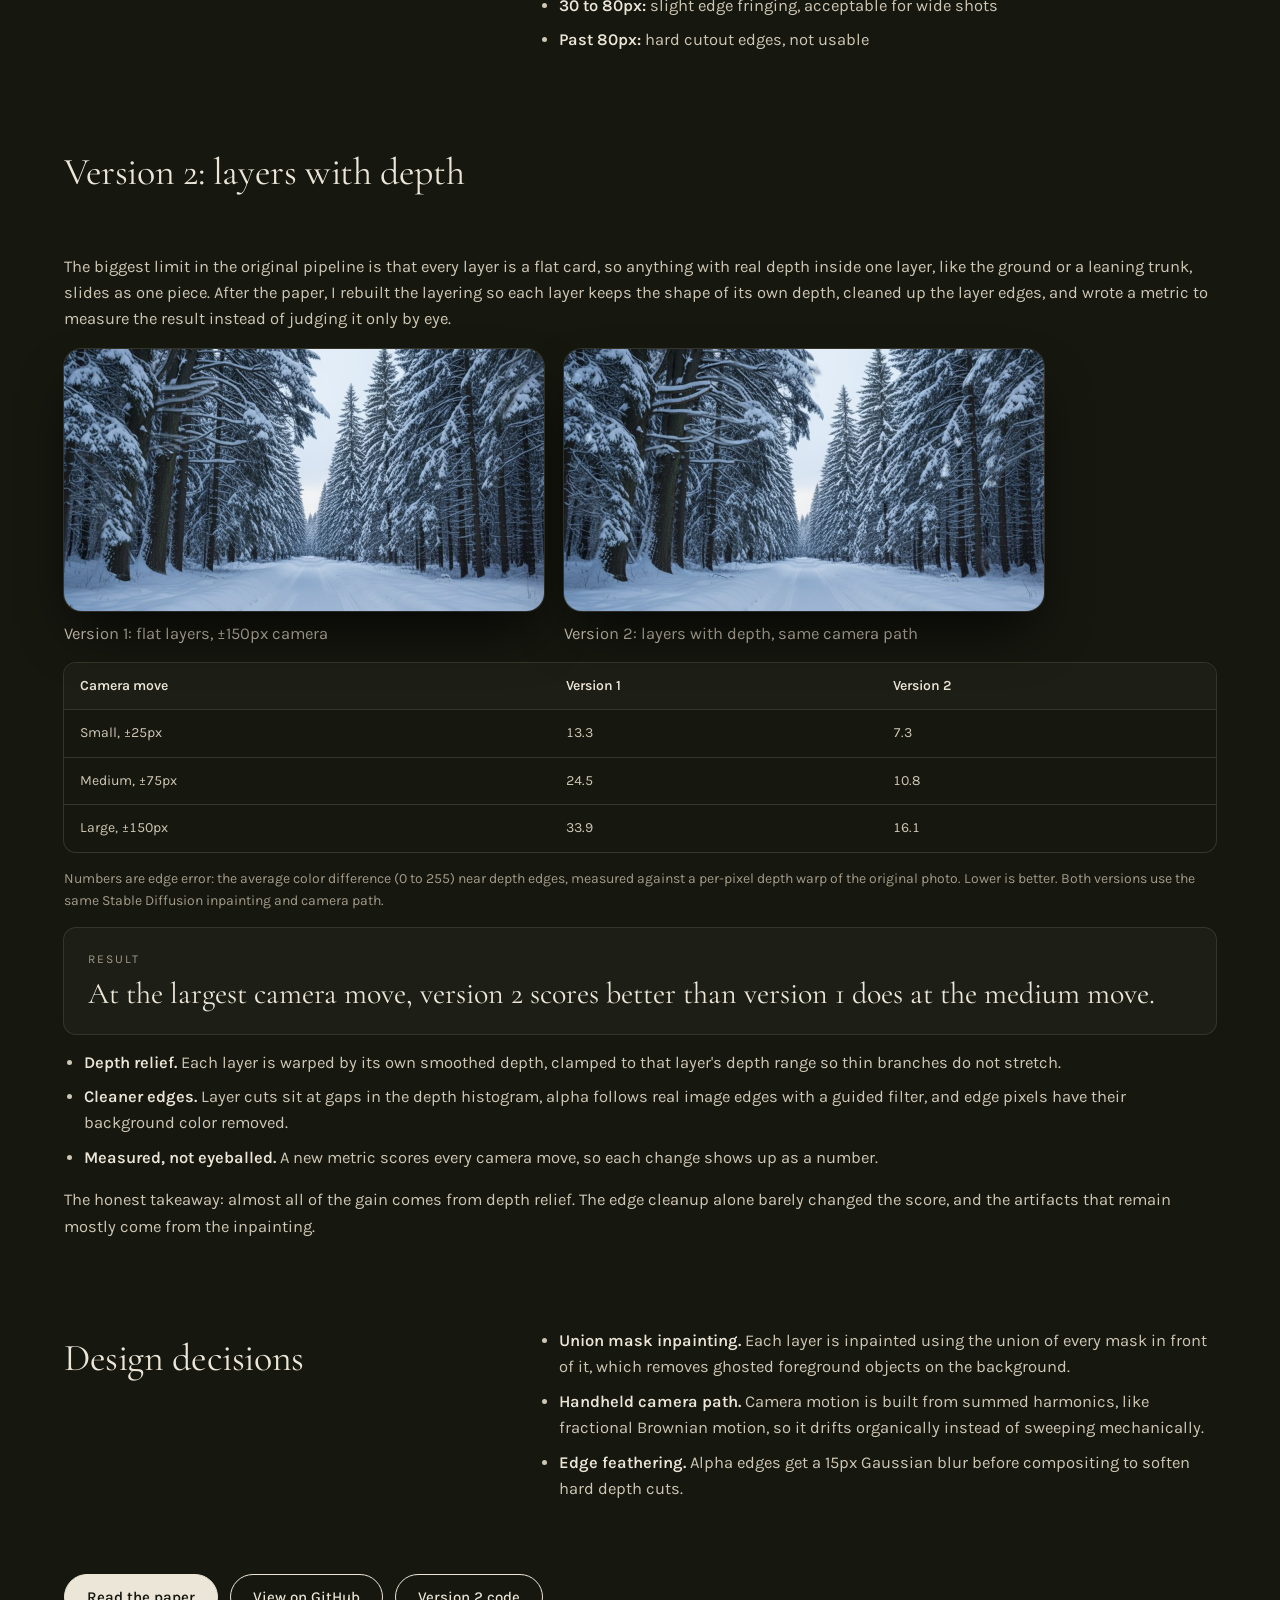
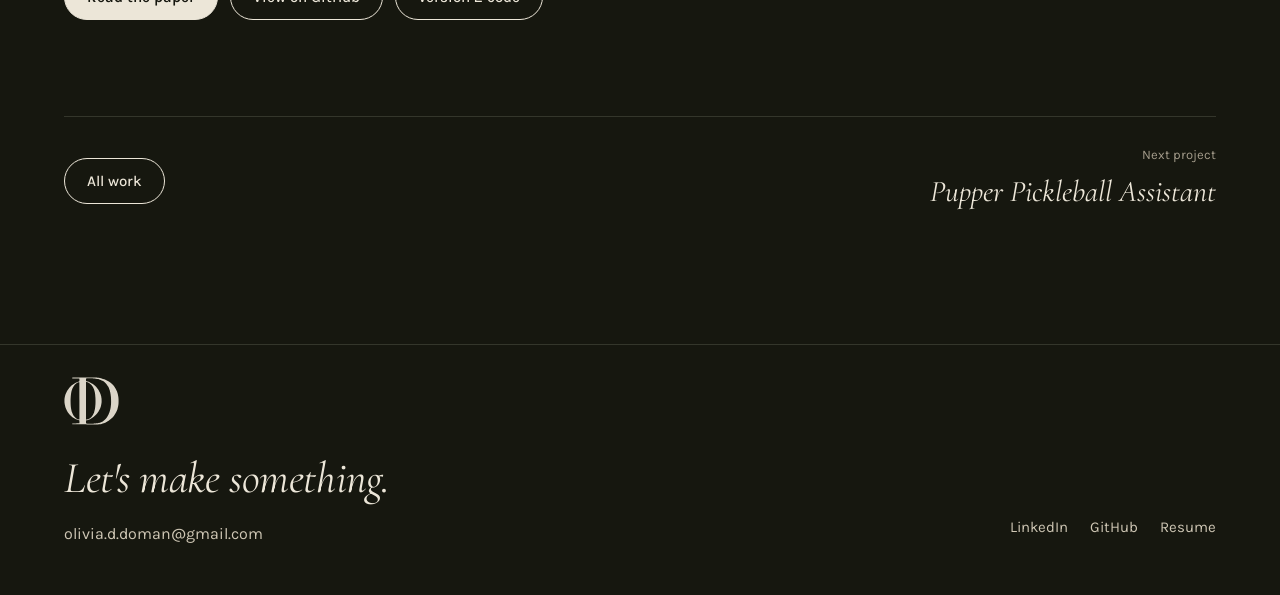
==== commit 66b02be9: "Homepage forest uses v2 depth layers; parallax page adds version 2" ====
--- a/work/parallax.html
+++ b/work/parallax.html
@@ -27,8 +27,8 @@
 <div class="p-meta"><div><span>Role</span><span>Sole researcher and engineer</span></div><div><span>Course</span><span>CS 191W, senior project</span></div><div><span>Advisor</span><span>Prof. Kayvon Fatahalian</span></div><div><span>Tools</span><span>Python, OpenCV, ComfyUI, Stable Diffusion 1.5</span></div><div><span>Year</span><span>2026</span></div></div>
 <div class="px-stage" id="px-main" data-parallax data-range="80" role="img" aria-label="Snowy forest built from three depth layers that shift with the mouse"><div class="layer" data-f="0.10" style="background-image:url('../assets/parallax/bg.jpg')"></div><div class="layer" data-f="0.35" style="background-image:url('../assets/parallax/layer0.webp')"></div><div class="layer" data-f="0.75" style="background-image:url('../assets/parallax/layer1.webp')"></div></div><div class="px-controls" data-px-for="px-main"><button type="button" data-range="30" aria-pressed="false" data-verdict="No visible artifacts. Production ready.">Subtle, 30px</button><button type="button" data-range="80" aria-pressed="true" data-verdict="Slight fringing. Fine for wide shots. This is the limit I found.">Limit, 80px</button><button type="button" data-range="150" aria-pressed="false" data-verdict="Cutout edges show. Watch the near trees.">Too far, 150px</button><span class="px-verdict">Slight fringing. Fine for wide shots. This is the limit I found.</span></div><p class="muted" style="margin-top:10px;font-size:14px">Move your mouse over the scene. These are the real layers from the pipeline, shifted live in your browser.</p>
 <div style="display:flex;flex-direction:column;gap:10px;margin-top:20px"></div>
-<div class="p-body"><section class="p-section"><h2>The problem</h2><div class="prose"><p>LED volume stages put a digital background behind actors, and that background has to shift as the camera moves so it reads as real depth. Full 3D environments look best, but they take a long time to build.</p><p>I wanted to know how far a simpler 2.5D approach could go: estimate depth from one image, split it into layers, fill in what each layer hides, and slide the layers at different speeds.</p><div class="callout"><span class="eyebrow">Key finding</span><span class="big">Convincing parallax holds up to about 80px of camera movement.</span><span class="soft" style="font-size:14px">Past that, hard layer edges and inpainting seams start to show.</span></div></div></section><section class="p-section"><h2>How it works</h2><div class="prose" style="max-width:none"><div class="steps"><figure><div class="frame ratio-wide "><img src="../assets/img/px-original.jpg" alt="Original single image" loading="lazy"></div><span class="n">STEP 1</span><b>Single image in</b><figcaption>One RGB photo, no 3D data</figcaption></figure><figure><div class="frame ratio-wide "><img src="../assets/img/px-depth-anything.jpg" alt="Depth map from Depth Anything V2" loading="lazy"></div><span class="n">STEP 2</span><b>Estimate depth</b><figcaption>Depth Anything V2, MiDaS, ZoeDepth</figcaption></figure><figure><div class="frame ratio-wide "><img src="../assets/img/px-layer1.jpg" alt="Near tree layer cut out on magenta" loading="lazy"></div><span class="n">STEP 3</span><b>Split into layers</b><figcaption>3 to 6 RGBA layers, feathered edges</figcaption></figure><figure><div class="frame ratio-wide "><img src="../assets/img/px-inpaint.jpg" alt="Background with foreground inpainted away" loading="lazy"></div><span class="n">STEP 4</span><b>Fill hidden areas</b><figcaption>Stable Diffusion inpainting</figcaption></figure></div><p>The layers are then composited with a different speed per depth (×0.10, ×0.35, ×0.75) and exported as video, or, as on this page, moved live in the browser.</p></div></section><section class="p-section"><h2>Comparing depth models</h2><div class="prose"><div class="table-wrap"><table><thead><tr><th>Model</th><th>Edge quality</th><th>Layer separation</th><th>Runtime</th></tr></thead><tbody><tr><td>Depth Anything V2</td><td>High, fine branches</td><td>Clean boundaries</td><td>3.2 s</td></tr><tr><td>MiDaS</td><td>Moderate, blurred</td><td>Noisy at edges</td><td>2.1 s</td></tr><tr><td>ZoeDepth</td><td>High contrast, coarse</td><td>Fragmented midground</td><td>4.8 s</td></tr></tbody></table></div><div class="gallery"><figure><div class="frame ratio-wide "><img src="../assets/img/px-depth-anything.jpg" alt="Depth Anything V2" loading="lazy"></div><figcaption>Depth Anything V2</figcaption></figure><figure><div class="frame ratio-wide "><img src="../assets/img/px-depth-midas.jpg" alt="MiDaS" loading="lazy"></div><figcaption>MiDaS</figcaption></figure><figure><div class="frame ratio-wide "><img src="../assets/img/px-depth-zoe.jpg" alt="ZoeDepth" loading="lazy"></div><figcaption>ZoeDepth</figcaption></figure></div></div></section><section class="p-section"><h2>Where it breaks</h2><div class="prose"><div class="compare"><figure><div class="frame ratio-wide "><video data-loop muted loop playsinline preload="none" poster="../assets/img/threshold-small-poster.jpg" aria-label="Silent loop"><source src="../assets/video/threshold-small.mp4" type="video/mp4"></video></div><figcaption>Small camera move (±25px): clean</figcaption></figure><figure><div class="frame ratio-wide "><video data-loop muted loop playsinline preload="none" poster="../assets/img/threshold-large-poster.jpg" aria-label="Silent loop"><source src="../assets/video/threshold-large.mp4" type="video/mp4"></video></div><figcaption>Large camera move (±150px): edges and seams show</figcaption></figure></div><ul><li><strong>Up to 30px:</strong> no visible artifacts, production ready</li><li><strong>30 to 80px:</strong> slight edge fringing, acceptable for wide shots</li><li><strong>Past 80px:</strong> hard cutout edges, not usable</li></ul></div></section><section class="p-section"><h2>Design decisions</h2><div class="prose"><ul><li><strong>Union mask inpainting.</strong> Each layer is inpainted using the union of every mask in front of it, which removes ghosted foreground objects on the background.</li><li><strong>Handheld camera path.</strong> Camera motion is built from summed harmonics, like fractional Brownian motion, so it drifts organically instead of sweeping mechanically.</li><li><strong>Edge feathering.</strong> Alpha edges get a 15px Gaussian blur before compositing to soften hard depth cuts.</li></ul></div></section></div>
-<div style="margin-top:clamp(48px,6vw,72px)"><div class="btn-row"><a class="btn solid" href="https://github.com/oliviadoman/2.5D_Parallax_Pipeline-Senior_Project-/blob/main/paper/CS191W_Paper_Doman.pdf">Read the paper</a><a class="btn" href="https://github.com/oliviadoman/2.5D_Parallax_Pipeline-Senior_Project-">View on GitHub</a></div></div>
+<div class="p-body"><section class="p-section"><h2>The problem</h2><div class="prose"><p>LED volume stages put a digital background behind actors, and that background has to shift as the camera moves so it reads as real depth. Full 3D environments look best, but they take a long time to build.</p><p>I wanted to know how far a simpler 2.5D approach could go: estimate depth from one image, split it into layers, fill in what each layer hides, and slide the layers at different speeds.</p><div class="callout"><span class="eyebrow">Key finding</span><span class="big">Convincing parallax holds up to about 80px of camera movement.</span><span class="soft" style="font-size:14px">Past that, hard layer edges and inpainting seams start to show.</span></div></div></section><section class="p-section"><h2>How it works</h2><div class="prose" style="max-width:none"><div class="steps"><figure><div class="frame ratio-wide "><img src="../assets/img/px-original.jpg" alt="Original single image" loading="lazy"></div><span class="n">STEP 1</span><b>Single image in</b><figcaption>One RGB photo, no 3D data</figcaption></figure><figure><div class="frame ratio-wide "><img src="../assets/img/px-depth-anything.jpg" alt="Depth map from Depth Anything V2" loading="lazy"></div><span class="n">STEP 2</span><b>Estimate depth</b><figcaption>Depth Anything V2, MiDaS, ZoeDepth</figcaption></figure><figure><div class="frame ratio-wide "><img src="../assets/img/px-layer1.jpg" alt="Near tree layer cut out on magenta" loading="lazy"></div><span class="n">STEP 3</span><b>Split into layers</b><figcaption>3 to 6 RGBA layers, feathered edges</figcaption></figure><figure><div class="frame ratio-wide "><img src="../assets/img/px-inpaint.jpg" alt="Background with foreground inpainted away" loading="lazy"></div><span class="n">STEP 4</span><b>Fill hidden areas</b><figcaption>Stable Diffusion inpainting</figcaption></figure></div><p>The layers are then composited with a different speed per depth (×0.10, ×0.35, ×0.75) and exported as video, or, as on this page, moved live in the browser.</p></div></section><section class="p-section"><h2>Comparing depth models</h2><div class="prose"><div class="table-wrap"><table><thead><tr><th>Model</th><th>Edge quality</th><th>Layer separation</th><th>Runtime</th></tr></thead><tbody><tr><td>Depth Anything V2</td><td>High, fine branches</td><td>Clean boundaries</td><td>3.2 s</td></tr><tr><td>MiDaS</td><td>Moderate, blurred</td><td>Noisy at edges</td><td>2.1 s</td></tr><tr><td>ZoeDepth</td><td>High contrast, coarse</td><td>Fragmented midground</td><td>4.8 s</td></tr></tbody></table></div><div class="gallery"><figure><div class="frame ratio-wide "><img src="../assets/img/px-depth-anything.jpg" alt="Depth Anything V2" loading="lazy"></div><figcaption>Depth Anything V2</figcaption></figure><figure><div class="frame ratio-wide "><img src="../assets/img/px-depth-midas.jpg" alt="MiDaS" loading="lazy"></div><figcaption>MiDaS</figcaption></figure><figure><div class="frame ratio-wide "><img src="../assets/img/px-depth-zoe.jpg" alt="ZoeDepth" loading="lazy"></div><figcaption>ZoeDepth</figcaption></figure></div></div></section><section class="p-section"><h2>Where it breaks</h2><div class="prose"><div class="compare"><figure><div class="frame ratio-wide "><video data-loop muted loop playsinline preload="none" poster="../assets/img/threshold-small-poster.jpg" aria-label="Silent loop"><source src="../assets/video/threshold-small.mp4" type="video/mp4"></video></div><figcaption>Small camera move (±25px): clean</figcaption></figure><figure><div class="frame ratio-wide "><video data-loop muted loop playsinline preload="none" poster="../assets/img/threshold-large-poster.jpg" aria-label="Silent loop"><source src="../assets/video/threshold-large.mp4" type="video/mp4"></video></div><figcaption>Large camera move (±150px): edges and seams show</figcaption></figure></div><ul><li><strong>Up to 30px:</strong> no visible artifacts, production ready</li><li><strong>30 to 80px:</strong> slight edge fringing, acceptable for wide shots</li><li><strong>Past 80px:</strong> hard cutout edges, not usable</li></ul></div></section><section class="p-section wide"><h2>Version 2: layers with depth</h2><div class="prose"><p>The biggest limit in the original pipeline is that every layer is a flat card, so anything with real depth inside one layer, like the ground or a leaning trunk, slides as one piece. After the paper, I rebuilt the layering so each layer keeps the shape of its own depth, cleaned up the layer edges, and wrote a metric to measure the result instead of judging it only by eye.</p><div class="compare"><figure><div class="frame ratio-wide "><video data-loop muted loop playsinline preload="none" poster="../assets/img/px-v1-large-poster.jpg" aria-label="Silent loop"><source src="../assets/video/px-v1-large.mp4" type="video/mp4"></video></div><figcaption>Version 1: flat layers, ±150px camera</figcaption></figure><figure><div class="frame ratio-wide "><video data-loop muted loop playsinline preload="none" poster="../assets/img/px-v2-large-poster.jpg" aria-label="Silent loop"><source src="../assets/video/px-v2-large.mp4" type="video/mp4"></video></div><figcaption>Version 2: layers with depth, same camera path</figcaption></figure></div><div class="table-wrap"><table class="compact"><thead><tr><th>Camera move</th><th>Version 1</th><th>Version 2</th></tr></thead><tbody><tr><td>Small, ±25px</td><td>13.3</td><td>7.3</td></tr><tr><td>Medium, ±75px</td><td>24.5</td><td>10.8</td></tr><tr><td>Large, ±150px</td><td>33.9</td><td>16.1</td></tr></tbody></table></div><p class="muted" style="font-size:14px">Numbers are edge error: the average color difference (0 to 255) near depth edges, measured against a per-pixel depth warp of the original photo. Lower is better. Both versions use the same Stable Diffusion inpainting and camera path.</p><div class="callout"><span class="eyebrow">Result</span><span class="big">At the largest camera move, version 2 scores better than version 1 does at the medium move.</span></div><ul><li><strong>Depth relief.</strong> Each layer is warped by its own smoothed depth, clamped to that layer's depth range so thin branches do not stretch.</li><li><strong>Cleaner edges.</strong> Layer cuts sit at gaps in the depth histogram, alpha follows real image edges with a guided filter, and edge pixels have their background color removed.</li><li><strong>Measured, not eyeballed.</strong> A new metric scores every camera move, so each change shows up as a number.</li></ul><p>The honest takeaway: almost all of the gain comes from depth relief. The edge cleanup alone barely changed the score, and the artifacts that remain mostly come from the inpainting.</p></div></section><section class="p-section"><h2>Design decisions</h2><div class="prose"><ul><li><strong>Union mask inpainting.</strong> Each layer is inpainted using the union of every mask in front of it, which removes ghosted foreground objects on the background.</li><li><strong>Handheld camera path.</strong> Camera motion is built from summed harmonics, like fractional Brownian motion, so it drifts organically instead of sweeping mechanically.</li><li><strong>Edge feathering.</strong> Alpha edges get a 15px Gaussian blur before compositing to soften hard depth cuts.</li></ul></div></section></div>
+<div style="margin-top:clamp(48px,6vw,72px)"><div class="btn-row"><a class="btn solid" href="https://github.com/oliviadoman/2.5D_Parallax_Pipeline-Senior_Project-/blob/main/paper/CS191W_Paper_Doman.pdf">Read the paper</a><a class="btn" href="https://github.com/oliviadoman/2.5D_Parallax_Pipeline-Senior_Project-">View on GitHub</a><a class="btn" href="https://github.com/oliviadoman/2.5D_Parallax_Pipeline-Senior_Project-/tree/main/parallax_v2">Version 2 code</a></div></div>
 <nav class="next" aria-label="More projects"><a class="btn" href="../#work">All work</a><a class="next-link" href="pupper.html"><span class="muted" style="font-size:13px">Next project</span><span class="next-title">Pupper Pickleball Assistant</span></a></nav>
 </main>
 <footer class="footer" id="contact"><div class="wrap footer-inner">
--- a/assets/css/site.css
+++ b/assets/css/site.css
@@ -92,6 +92,9 @@
 .hero { position: relative; height: clamp(520px, 78vh, 800px); overflow: hidden; background: #0d0e09; touch-action: pan-y; }
 .hero .scene { position: absolute; inset: 0; }
 .hero .layer { position: absolute; inset: 0; background-size: cover; background-position: center; will-change: transform; }
+.hero .layer.poster { transform: scale(1.09); }
+.px-gl { position: absolute; inset: 0; width: 100%; height: 100%; display: block; opacity: 0; transition: opacity .6s ease; }
+.gl-on .px-gl { opacity: 1; }
 .hero::after {
   content: ""; position: absolute; inset: 0; pointer-events: none;
   background: linear-gradient(180deg, rgba(22,23,15,0.55) 0%, rgba(22,23,15,0) 28%, rgba(22,23,15,0.15) 58%, var(--bg) 100%);
@@ -173,6 +176,7 @@
 .callout .big { font-family: var(--font-display); font-size: clamp(24px, 2.6vw, 30px); line-height: 1.2; color: var(--fg); }
 .gallery { display: grid; gap: 20px; grid-template-columns: repeat(auto-fit, minmax(min(100%, 220px), 1fr)); }
 .gallery figure { margin: 0; display: flex; flex-direction: column; gap: 10px; min-width: 0; }
+.compare figure { margin: 0; display: flex; flex-direction: column; gap: 10px; min-width: 0; }
 .gallery figcaption { font-size: 13px; color: var(--muted); }
 .steps { display: grid; grid-template-columns: repeat(4, minmax(0, 1fr)); gap: 18px; }
 .steps figure { margin: 0; display: flex; flex-direction: column; gap: 8px; min-width: 0; }
@@ -181,6 +185,7 @@
 .steps figcaption { font-size: 13px; color: var(--muted); }
 .table-wrap { overflow-x: auto; border-radius: var(--radius-sm); box-shadow: var(--edge); }
 table { width: 100%; border-collapse: collapse; font-size: 14px; min-width: 520px; }
+table.compact { min-width: 0; }
 th, td { text-align: left; padding: 12px 16px; border-bottom: 1px solid var(--line); }
 th { font-weight: 600; color: var(--fg); background: var(--bg-raised); }
 td { color: var(--soft); font-variant-numeric: tabular-nums; }
